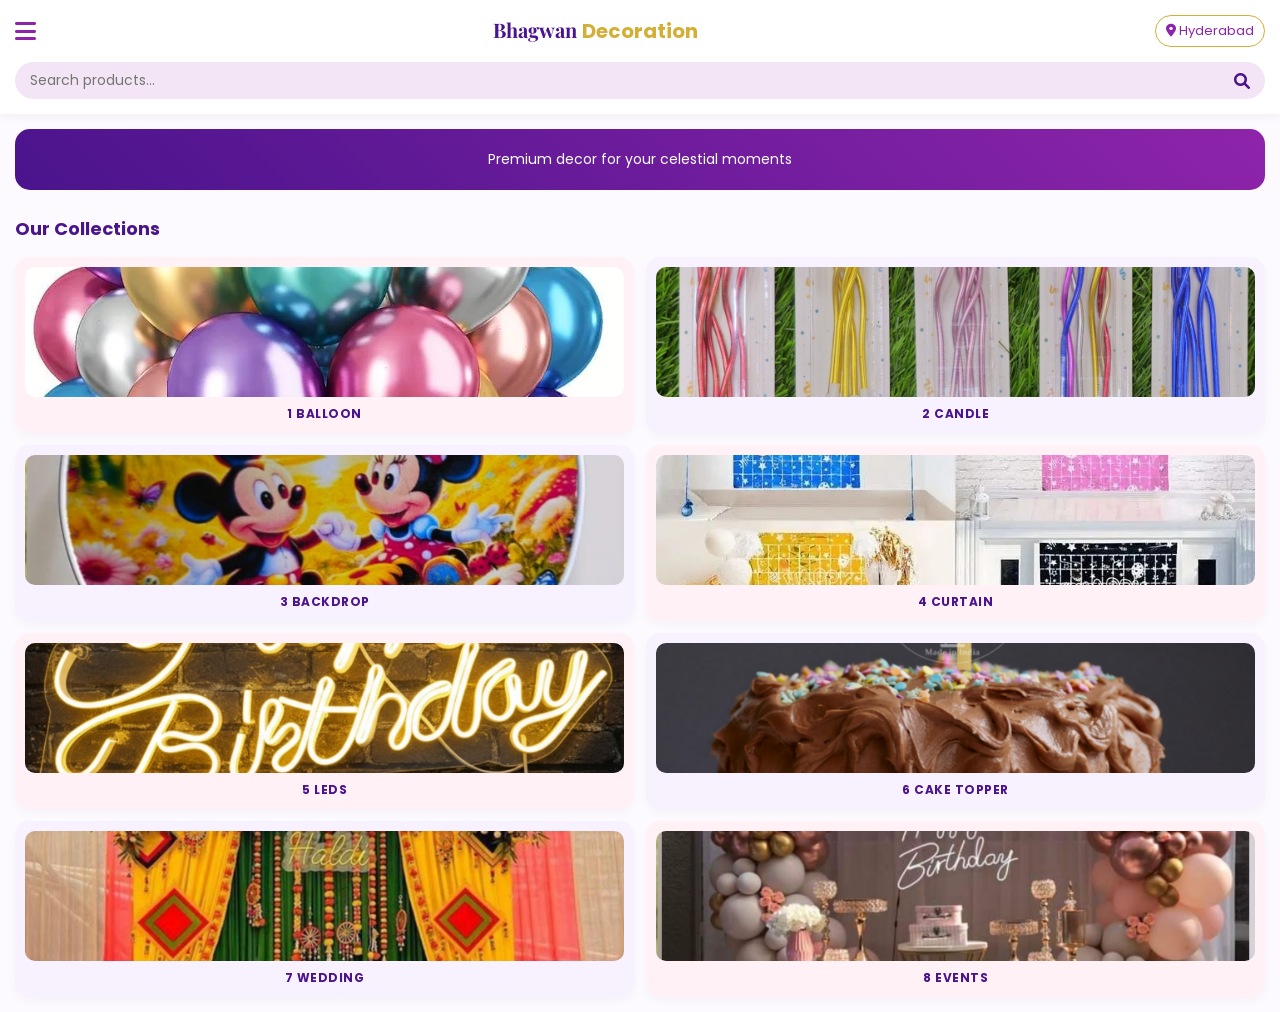
==== index.html @ 2a9974ad "Update index.html" ====
<!DOCTYPE html>
<html lang="en">
<head>
    <meta charset="UTF-8">
    <meta name="viewport" content="width=device-width, initial-scale=1.0">
    <title>Bhagwan Decoration | Home</title>
    <link href="https://fonts.googleapis.com/css2?family=Playfair+Display:wght@700&family=Poppins:wght@300;400;600&display=swap" rel="stylesheet">
    <link rel="stylesheet" href="https://cdnjs.cloudflare.com/ajax/libs/font-awesome/6.0.0/css/all.min.css">
    <link rel="stylesheet" href="style.css">
</head>
<body>

    <header>
        <div class="top-bar">
            <i class="fas fa-bars menu-icon" onclick="openNav()"></i>
            <div class="logo"><span class="brand">Bhagwan <span class="gold-text">Decoration</span></span></div>
            <a href="https://maps.google.com" target="_blank" style="text-decoration: none;">
                <div class="location-box"><i class="fas fa-map-marker-alt"></i> Hyderabad</div>
            </a>
        </div>
        <div class="search-box">
            <input type="text" placeholder="Search products...">
            <i class="fas fa-search"></i>
        </div>
    </header>

    <div id="mySidebar" class="sidebar">
        <div class="sidebar-header">
            <span class="brand" style="color: #4a148c;">Menu</span>
            <i class="fas fa-times menu-icon" onclick="closeNav()"></i>
        </div>
        <div class="sidebar-links">
            <a href="index.html"><i class="fas fa-home"></i> HOME</a>
            <a href="hanging.html"><i class="fas fa-certificate"></i> Hanging</a>
            <a href="flag.html"><i class="fas fa-flag"></i> FLAG</a>
            <a href="rangoli.html"><i class="fas fa-palette"></i> RANGOLI</a>
            <a href="toran.html"><i class="fas fa-archway"></i> TORAN</a>
            <a href="mala.html"><i class="fas fa-spa"></i> MALA</a>
            <hr class="gold-line">
            <div class="contact-section">
                <h5 class="contact-title">CONTACT US</h5>
                <a href="tel:+917893256225" class="contact-item"><i class="fas fa-phone-alt"></i> +91 7893256225</a>
                <a href="https://instagram.com/bd_hyderabad" class="contact-item"><i class="fab fa-instagram"></i> bd_hyderabad</a>
            </div>
        </div>
    </div>
    <div id="overlay" class="overlay" onclick="closeNav()"></div>

    <main>
        <div class="promo-banner"><p>Premium decor for your celestial moments</p></div>
        <h2 class="section-title">Our Collections</h2>
        
        <section class="card-grid">
            <a href="balloon.html" class="card-link">
                <div class="card pink-bg"><img src="images/1.jpg" class="grid-img"><h4>1 BALLOON</h4></div>
            </a>

            <a href="candle.html" class="card-link">
                <div class="card purple-bg"><img src="images/2.jpg" class="grid-img"><h4>2 CANDLE</h4></div>
            </a>

            <a href="backdrop.html" class="card-link">
                <div class="card purple-bg"><img src="images/3.jpg" class="grid-img"><h4>3 BACKDROP</h4></div>
            </a>

            <a href="curtain.html" class="card-link">
                <div class="card pink-bg"><img src="images/4.jpg" class="grid-img"><h4>4 CURTAIN</h4></div>
            </a>

            <a href="leds.html" class="card-link">
                <div class="card pink-bg"><img src="images/5.jpg" class="grid-img"><h4>5 LEDs</h4></div>
            </a>

            <a href="caketopper.html" class="card-link">
                <div class="card purple-bg"><img src="images/6.jpg" class="grid-img"><h4>6 CAKE TOPPER</h4></div>
            </a>

            <a href="wedding.html" class="card-link">
                <div class="card purple-bg"><img src="images/7.jpg" class="grid-img"><h4>7 WEDDING</h4></div>
            </a>

            <a href="events.html" class="card-link">
                <div class="card pink-bg"><img src="images/8.jpg" class="grid-img"><h4>8 EVENTS</h4></div>
            </a>
        </section>
    </main>

    <script src="script.js"></script>
</body>
</html>
---- style.css ----
/* General Settings */
* { margin: 0; padding: 0; box-sizing: border-box; font-family: 'Poppins', sans-serif; }
body { background-color: #fcfaff; color: #4a148c; overflow-x: hidden; }

/* Header & Search */
header { background: white; padding: 15px; position: sticky; top: 0; z-index: 100; box-shadow: 0 2px 10px rgba(0,0,0,0.05); }
.top-bar { display: flex; justify-content: space-between; align-items: center; margin-bottom: 15px; }
.brand { font-family: 'Playfair Display', serif; font-size: 20px; font-weight: 700; color: #4a148c; }
.gold-text { color: #d4af37; }
.menu-icon, .back-btn { font-size: 24px; color: #8e24aa; cursor: pointer; text-decoration: none; }
.location-box { font-size: 13px; color: #8e24aa; border: 1px solid #d4af37; padding: 5px 10px; border-radius: 20px; }
.search-box { background: #f3e5f5; border-radius: 25px; padding: 8px 15px; display: flex; align-items: center; }
.search-box input { border: none; background: transparent; outline: none; width: 100%; font-size: 14px; }

/* Sidebar Fixed Scroll */
.sidebar { height: 100%; width: 0; position: fixed; z-index: 1000; top: 0; left: 0; background: white; overflow-x: hidden; overflow-y: auto; transition: 0.4s; box-shadow: 5px 0 15px rgba(0,0,0,0.1); }
.sidebar-header { background: #f8bbd0; padding: 25px 20px; display: flex; justify-content: space-between; align-items: center; }
.sidebar-links a { padding: 16px 25px; display: flex; align-items: center; text-decoration: none; color: #4a148c; font-size: 14px; font-weight: 600; border-bottom: 1px solid #fce4ec; }
.sidebar-links a i { margin-right: 15px; width: 20px; color: #8e24aa; }
.overlay { display: none; position: fixed; width: 100%; height: 100%; background: rgba(0,0,0,0.4); z-index: 999; top:0; left:0; }

/* Grid & Cards */
.card-link { text-decoration: none; color: inherit; display: block; }
.card-grid { display: grid; grid-template-columns: 1fr 1fr; gap: 12px; padding: 15px; }
.card { position: relative; overflow: hidden; background: white; padding: 10px; border-radius: 15px; text-align: center; box-shadow: 0 4px 10px rgba(0,0,0,0.03); }
.grid-img { width: 100%; height: 130px; object-fit: cover; border-radius: 10px; display: block; }
.pink-bg { background-color: #fff1f5; }
.purple-bg { background-color: #f8f1ff; }
h4 { font-size: 12px; margin-top: 8px; text-transform: uppercase; letter-spacing: 0.5px; }
.section-title { padding: 10px 15px 0; font-size: 18px; }
.promo-banner { background: linear-gradient(45deg, #4a148c, #8e24aa); color: white; margin: 15px; padding: 20px; border-radius: 15px; text-align: center; font-size: 14px; }

/* Ripple Effect */
.ripple { position: absolute; background: rgba(142, 36, 170, 0.3); border-radius: 50%; transform: scale(0); animation: ripple-animation 0.6s linear; pointer-events: none; }
@keyframes ripple-animation { to { transform: scale(4); opacity: 0; } }

/* Full Screen Modal */
.modal { display: none; position: fixed; z-index: 2000; left: 0; top: 0; width: 100%; height: 100%; background: rgba(0,0,0,0.9); align-items: center; justify-content: center; }
.modal-content { max-width: 90%; max-height: 80%; border-radius: 10px; animation: zoom 0.3s; }
@keyframes zoom { from {transform:scale(0.5)} to {transform:scale(1)} }
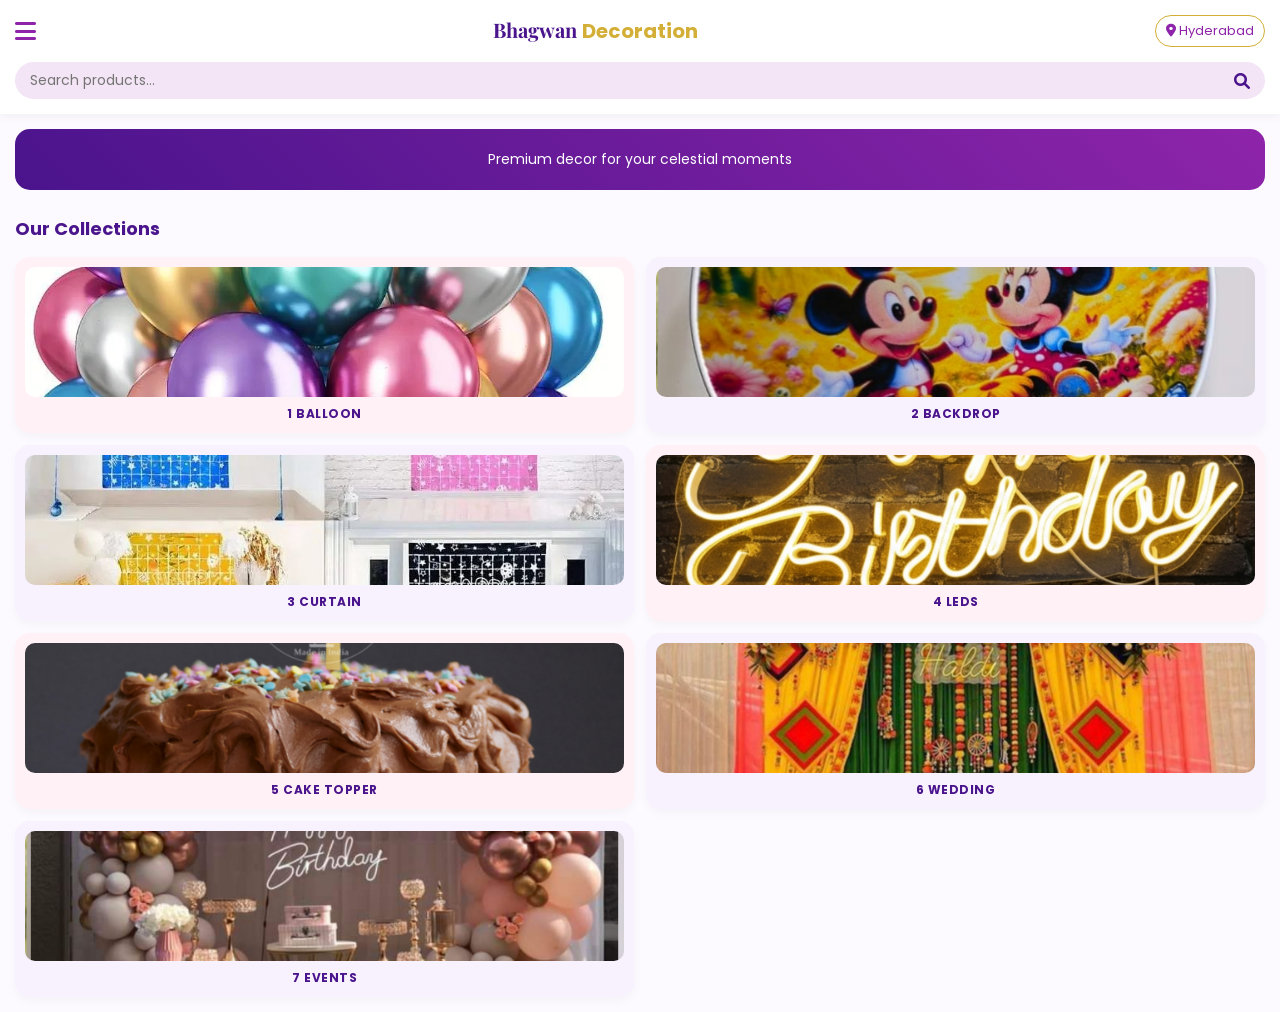
==== commit 9b067fbb: "Update index.html" ====
--- a/index.html
+++ b/index.html
@@ -55,32 +55,28 @@
                 <div class="card pink-bg"><img src="images/1.jpg" class="grid-img"><h4>1 BALLOON</h4></div>
             </a>
 
-            <a href="candle.html" class="card-link">
-                <div class="card purple-bg"><img src="images/2.jpg" class="grid-img"><h4>2 CANDLE</h4></div>
-            </a>
-
             <a href="backdrop.html" class="card-link">
-                <div class="card purple-bg"><img src="images/3.jpg" class="grid-img"><h4>3 BACKDROP</h4></div>
+                <div class="card purple-bg"><img src="images/3.jpg" class="grid-img"><h4>2 BACKDROP</h4></div>
             </a>
 
             <a href="curtain.html" class="card-link">
-                <div class="card pink-bg"><img src="images/4.jpg" class="grid-img"><h4>4 CURTAIN</h4></div>
+                <div class="card purple-bg"><img src="images/4.jpg" class="grid-img"><h4>3 CURTAIN</h4></div>
             </a>
 
             <a href="leds.html" class="card-link">
-                <div class="card pink-bg"><img src="images/5.jpg" class="grid-img"><h4>5 LEDs</h4></div>
+                <div class="card pink-bg"><img src="images/5.jpg" class="grid-img"><h4>4 LEDs</h4></div>
             </a>
 
             <a href="caketopper.html" class="card-link">
-                <div class="card purple-bg"><img src="images/6.jpg" class="grid-img"><h4>6 CAKE TOPPER</h4></div>
+                <div class="card pink-bg"><img src="images/6.jpg" class="grid-img"><h4>5 CAKE TOPPER</h4></div>
             </a>
 
             <a href="wedding.html" class="card-link">
-                <div class="card purple-bg"><img src="images/7.jpg" class="grid-img"><h4>7 WEDDING</h4></div>
+                <div class="card purple-bg"><img src="images/7.jpg" class="grid-img"><h4>6 WEDDING</h4></div>
             </a>
 
             <a href="events.html" class="card-link">
-                <div class="card pink-bg"><img src="images/8.jpg" class="grid-img"><h4>8 EVENTS</h4></div>
+                <div class="card purple-bg"><img src="images/8.jpg" class="grid-img"><h4>7 EVENTS</h4></div>
             </a>
         </section>
     </main>
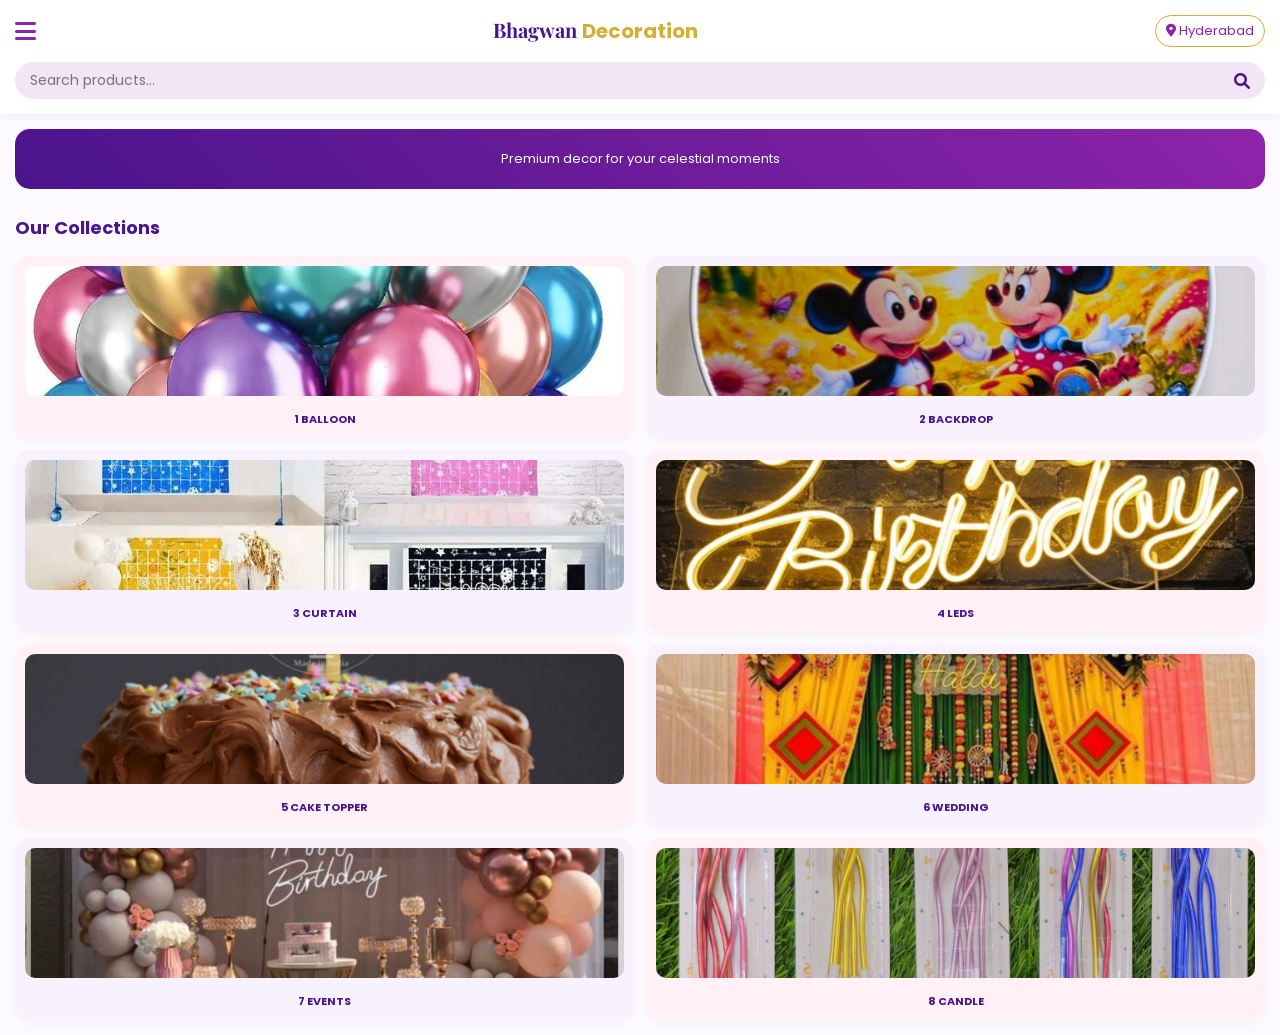
==== commit e6fb3421: "Update index.html" ====
--- a/index.html
+++ b/index.html
@@ -49,35 +49,15 @@
     <main>
         <div class="promo-banner"><p>Premium decor for your celestial moments</p></div>
         <h2 class="section-title">Our Collections</h2>
-        
         <section class="card-grid">
-            <a href="balloon.html" class="card-link">
-                <div class="card pink-bg"><img src="images/1.jpg" class="grid-img"><h4>1 BALLOON</h4></div>
-            </a>
-
-            <a href="backdrop.html" class="card-link">
-                <div class="card purple-bg"><img src="images/3.jpg" class="grid-img"><h4>2 BACKDROP</h4></div>
-            </a>
-
-            <a href="curtain.html" class="card-link">
-                <div class="card purple-bg"><img src="images/4.jpg" class="grid-img"><h4>3 CURTAIN</h4></div>
-            </a>
-
-            <a href="leds.html" class="card-link">
-                <div class="card pink-bg"><img src="images/5.jpg" class="grid-img"><h4>4 LEDs</h4></div>
-            </a>
-
-            <a href="caketopper.html" class="card-link">
-                <div class="card pink-bg"><img src="images/6.jpg" class="grid-img"><h4>5 CAKE TOPPER</h4></div>
-            </a>
-
-            <a href="wedding.html" class="card-link">
-                <div class="card purple-bg"><img src="images/7.jpg" class="grid-img"><h4>6 WEDDING</h4></div>
-            </a>
-
-            <a href="events.html" class="card-link">
-                <div class="card purple-bg"><img src="images/8.jpg" class="grid-img"><h4>7 EVENTS</h4></div>
-            </a>
+            <a href="balloon.html" class="card-link"><div class="card pink-bg"><img src="images/1.jpg" class="grid-img"><h4>1 BALLOON</h4></div></a>
+            <a href="backdrop.html" class="card-link"><div class="card purple-bg"><img src="images/3.jpg" class="grid-img"><h4>2 BACKDROP</h4></div></a>
+            <a href="curtain.html" class="card-link"><div class="card purple-bg"><img src="images/4.jpg" class="grid-img"><h4>3 CURTAIN</h4></div></a>
+            <a href="leds.html" class="card-link"><div class="card pink-bg"><img src="images/5.jpg" class="grid-img"><h4>4 LEDs</h4></div></a>
+            <a href="caketopper.html" class="card-link"><div class="card pink-bg"><img src="images/6.jpg" class="grid-img"><h4>5 CAKE TOPPER</h4></div></a>
+            <a href="wedding.html" class="card-link"><div class="card purple-bg"><img src="images/7.jpg" class="grid-img"><h4>6 WEDDING</h4></div></a>
+            <a href="events.html" class="card-link"><div class="card purple-bg"><img src="images/8.jpg" class="grid-img"><h4>7 EVENTS</h4></div></a>
+            <a href="candle.html" class="card-link"><div class="card pink-bg"><img src="images/2.jpg" class="grid-img"><h4>8 CANDLE</h4></div></a>
         </section>
     </main>
 
--- a/style.css
+++ b/style.css
@@ -1,8 +1,6 @@
-/* General Settings */
 * { margin: 0; padding: 0; box-sizing: border-box; font-family: 'Poppins', sans-serif; }
 body { background-color: #fcfaff; color: #4a148c; overflow-x: hidden; }
 
-/* Header & Search */
 header { background: white; padding: 15px; position: sticky; top: 0; z-index: 100; box-shadow: 0 2px 10px rgba(0,0,0,0.05); }
 .top-bar { display: flex; justify-content: space-between; align-items: center; margin-bottom: 15px; }
 .brand { font-family: 'Playfair Display', serif; font-size: 20px; font-weight: 700; color: #4a148c; }
@@ -12,29 +10,26 @@
 .search-box { background: #f3e5f5; border-radius: 25px; padding: 8px 15px; display: flex; align-items: center; }
 .search-box input { border: none; background: transparent; outline: none; width: 100%; font-size: 14px; }
 
-/* Sidebar Fixed Scroll */
+/* Sidebar */
 .sidebar { height: 100%; width: 0; position: fixed; z-index: 1000; top: 0; left: 0; background: white; overflow-x: hidden; overflow-y: auto; transition: 0.4s; box-shadow: 5px 0 15px rgba(0,0,0,0.1); }
 .sidebar-header { background: #f8bbd0; padding: 25px 20px; display: flex; justify-content: space-between; align-items: center; }
 .sidebar-links a { padding: 16px 25px; display: flex; align-items: center; text-decoration: none; color: #4a148c; font-size: 14px; font-weight: 600; border-bottom: 1px solid #fce4ec; }
 .sidebar-links a i { margin-right: 15px; width: 20px; color: #8e24aa; }
 .overlay { display: none; position: fixed; width: 100%; height: 100%; background: rgba(0,0,0,0.4); z-index: 999; top:0; left:0; }
 
-/* Grid & Cards */
+/* Grid */
 .card-link { text-decoration: none; color: inherit; display: block; }
 .card-grid { display: grid; grid-template-columns: 1fr 1fr; gap: 12px; padding: 15px; }
 .card { position: relative; overflow: hidden; background: white; padding: 10px; border-radius: 15px; text-align: center; box-shadow: 0 4px 10px rgba(0,0,0,0.03); }
-.grid-img { width: 100%; height: 130px; object-fit: cover; border-radius: 10px; display: block; }
+.grid-img { width: 100%; height: 130px; object-fit: cover; border-radius: 10px; }
 .pink-bg { background-color: #fff1f5; }
 .purple-bg { background-color: #f8f1ff; }
-h4 { font-size: 12px; margin-top: 8px; text-transform: uppercase; letter-spacing: 0.5px; }
+h4 { font-size: 11px; margin-top: 8px; text-transform: uppercase; }
 .section-title { padding: 10px 15px 0; font-size: 18px; }
-.promo-banner { background: linear-gradient(45deg, #4a148c, #8e24aa); color: white; margin: 15px; padding: 20px; border-radius: 15px; text-align: center; font-size: 14px; }
+.promo-banner { background: linear-gradient(45deg, #4a148c, #8e24aa); color: white; margin: 15px; padding: 20px; border-radius: 15px; text-align: center; font-size: 13px; }
 
-/* Ripple Effect */
-.ripple { position: absolute; background: rgba(142, 36, 170, 0.3); border-radius: 50%; transform: scale(0); animation: ripple-animation 0.6s linear; pointer-events: none; }
+/* Ripple & Modal */
+.ripple { position: absolute; background: rgba(142, 36, 170, 0.2); border-radius: 50%; transform: scale(0); animation: ripple-animation 0.5s linear; pointer-events: none; }
 @keyframes ripple-animation { to { transform: scale(4); opacity: 0; } }
-
-/* Full Screen Modal */
 .modal { display: none; position: fixed; z-index: 2000; left: 0; top: 0; width: 100%; height: 100%; background: rgba(0,0,0,0.9); align-items: center; justify-content: center; }
-.modal-content { max-width: 90%; max-height: 80%; border-radius: 10px; animation: zoom 0.3s; }
-@keyframes zoom { from {transform:scale(0.5)} to {transform:scale(1)} }
+.modal-content { max-width: 90%; max-height: 80%; border-radius: 10px; }
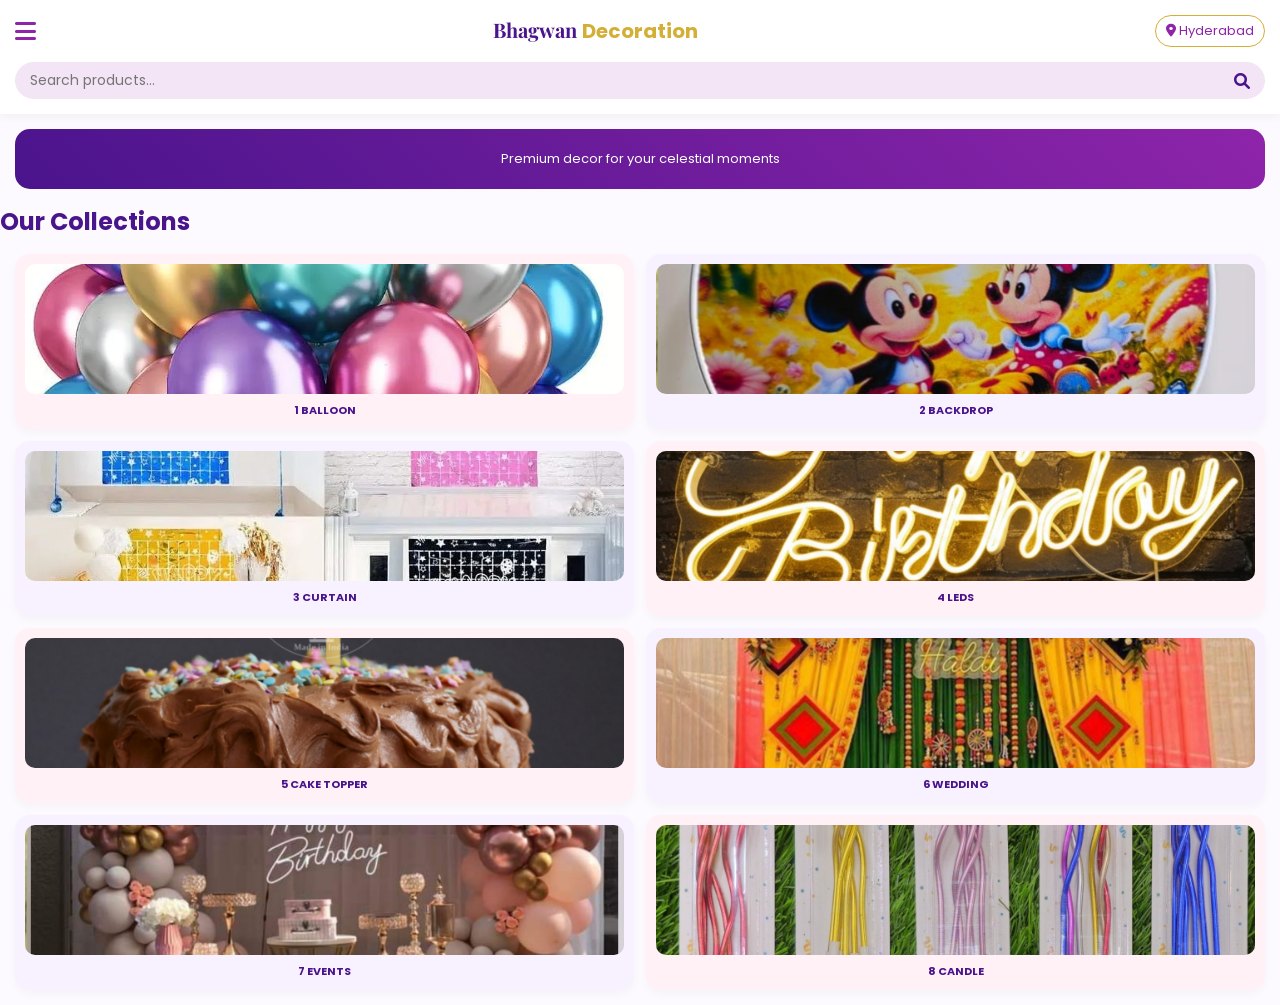
==== commit 3147fedb: "Update index.html" ====
--- a/index.html
+++ b/index.html
@@ -39,8 +39,12 @@
             <hr class="gold-line">
             <div class="contact-section">
                 <h5 class="contact-title">CONTACT US</h5>
-                <a href="tel:+917893256225" class="contact-item"><i class="fas fa-phone-alt"></i> +91 7893256225</a>
-                <a href="https://instagram.com/bd_hyderabad" class="contact-item"><i class="fab fa-instagram"></i> bd_hyderabad</a>
+                <a href="https://wa.me/917893256225?text=Hello!%20I%20want%20to%20inquire%20about%20decoration%20services." class="contact-item">
+                    <i class="fab fa-whatsapp" style="color: #25D366;"></i> +91 7893256225
+                </a>
+                <a href="https://instagram.com/bd_hyderabad" class="contact-item">
+                    <i class="fab fa-instagram"></i> bd_hyderabad
+                </a>
             </div>
         </div>
     </div>
--- a/style.css
+++ b/style.css
@@ -17,19 +17,19 @@
 .sidebar-links a i { margin-right: 15px; width: 20px; color: #8e24aa; }
 .overlay { display: none; position: fixed; width: 100%; height: 100%; background: rgba(0,0,0,0.4); z-index: 999; top:0; left:0; }
 
-/* Grid */
+/* Grid & Cards */
 .card-link { text-decoration: none; color: inherit; display: block; }
 .card-grid { display: grid; grid-template-columns: 1fr 1fr; gap: 12px; padding: 15px; }
 .card { position: relative; overflow: hidden; background: white; padding: 10px; border-radius: 15px; text-align: center; box-shadow: 0 4px 10px rgba(0,0,0,0.03); }
-.grid-img { width: 100%; height: 130px; object-fit: cover; border-radius: 10px; }
+.grid-img { width: 100%; height: 130px; object-fit: cover; border-radius: 10px; display: block; }
 .pink-bg { background-color: #fff1f5; }
 .purple-bg { background-color: #f8f1ff; }
 h4 { font-size: 11px; margin-top: 8px; text-transform: uppercase; }
-.section-title { padding: 10px 15px 0; font-size: 18px; }
 .promo-banner { background: linear-gradient(45deg, #4a148c, #8e24aa); color: white; margin: 15px; padding: 20px; border-radius: 15px; text-align: center; font-size: 13px; }
 
 /* Ripple & Modal */
 .ripple { position: absolute; background: rgba(142, 36, 170, 0.2); border-radius: 50%; transform: scale(0); animation: ripple-animation 0.5s linear; pointer-events: none; }
 @keyframes ripple-animation { to { transform: scale(4); opacity: 0; } }
 .modal { display: none; position: fixed; z-index: 2000; left: 0; top: 0; width: 100%; height: 100%; background: rgba(0,0,0,0.9); align-items: center; justify-content: center; }
-.modal-content { max-width: 90%; max-height: 80%; border-radius: 10px; }
+.modal-content { max-width: 90%; max-height: 80%; border-radius: 10px; animation: zoom 0.3s; }
+@keyframes zoom { from {transform:scale(0.5)} to {transform:scale(1)} }
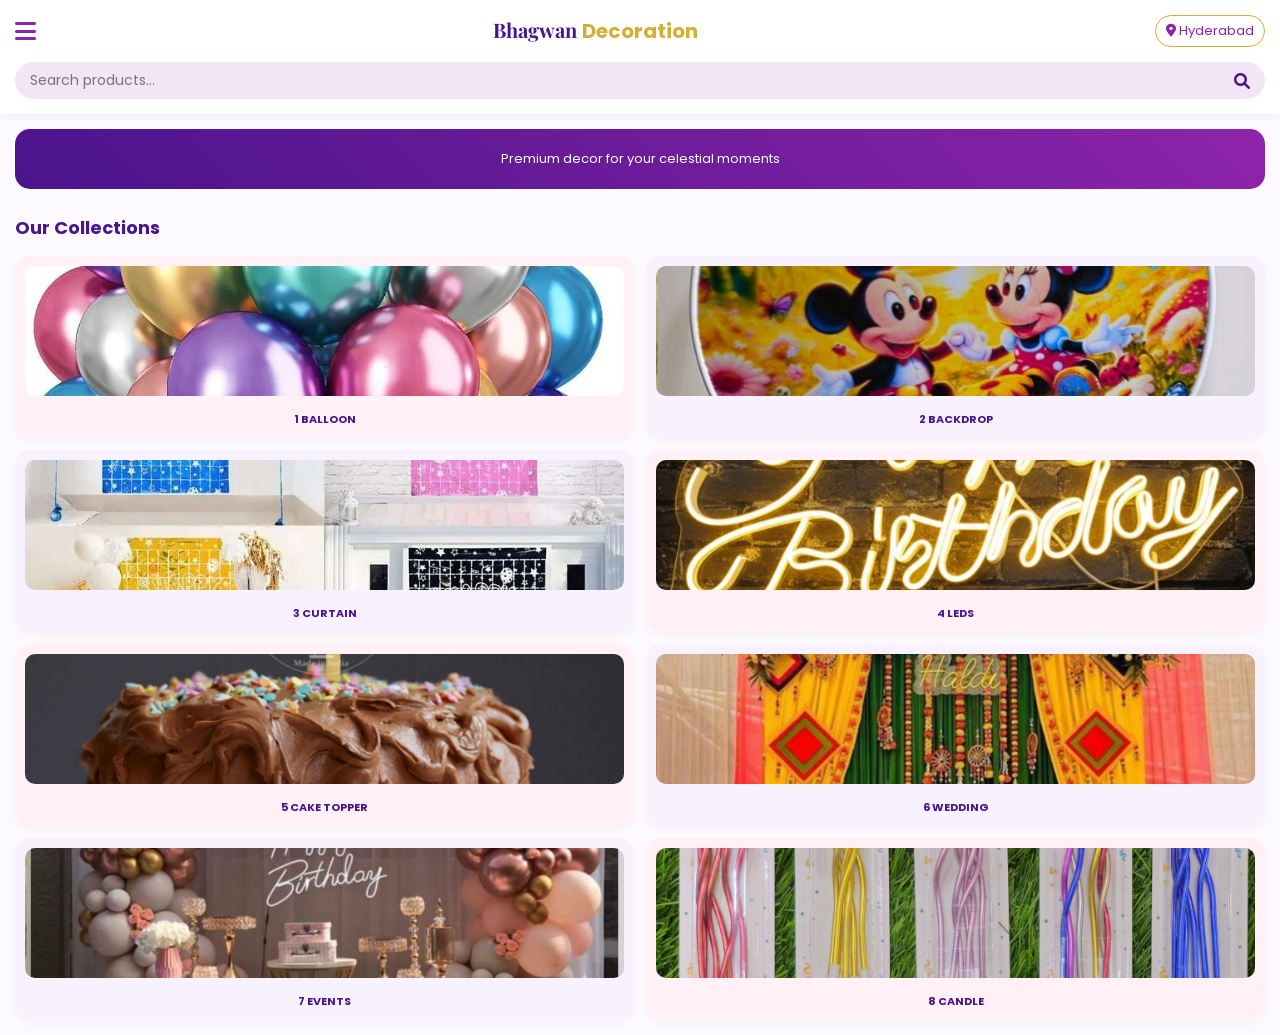
==== commit e5680f3c: "Update index.html" ====
--- a/index.html
+++ b/index.html
@@ -13,8 +13,10 @@
     <header>
         <div class="top-bar">
             <i class="fas fa-bars menu-icon" onclick="openNav()"></i>
-            <div class="logo"><span class="brand">Bhagwan <span class="gold-text">Decoration</span></span></div>
-            <a href="https://maps.google.com" target="_blank" style="text-decoration: none;">
+            <div class="logo">
+                <span class="brand">Bhagwan <span class="gold-text">Decoration</span></span>
+            </div>
+            <a href="https://www.google.com/maps?q=Hyderabad" target="_blank" style="text-decoration: none;">
                 <div class="location-box"><i class="fas fa-map-marker-alt"></i> Hyderabad</div>
             </a>
         </div>
@@ -42,7 +44,7 @@
                 <a href="https://wa.me/917893256225?text=Hello!%20I%20want%20to%20inquire%20about%20decoration%20services." class="contact-item">
                     <i class="fab fa-whatsapp" style="color: #25D366;"></i> +91 7893256225
                 </a>
-                <a href="https://instagram.com/bd_hyderabad" class="contact-item">
+                <a href="https://instagram.com/bd_hyderabad" target="_blank" class="contact-item">
                     <i class="fab fa-instagram"></i> bd_hyderabad
                 </a>
             </div>
@@ -51,20 +53,48 @@
     <div id="overlay" class="overlay" onclick="closeNav()"></div>
 
     <main>
-        <div class="promo-banner"><p>Premium decor for your celestial moments</p></div>
+        <div class="promo-banner">
+            <p>Premium decor for your celestial moments</p>
+        </div>
+
         <h2 class="section-title">Our Collections</h2>
+        
         <section class="card-grid">
-            <a href="balloon.html" class="card-link"><div class="card pink-bg"><img src="images/1.jpg" class="grid-img"><h4>1 BALLOON</h4></div></a>
-            <a href="backdrop.html" class="card-link"><div class="card purple-bg"><img src="images/3.jpg" class="grid-img"><h4>2 BACKDROP</h4></div></a>
-            <a href="curtain.html" class="card-link"><div class="card purple-bg"><img src="images/4.jpg" class="grid-img"><h4>3 CURTAIN</h4></div></a>
-            <a href="leds.html" class="card-link"><div class="card pink-bg"><img src="images/5.jpg" class="grid-img"><h4>4 LEDs</h4></div></a>
-            <a href="caketopper.html" class="card-link"><div class="card pink-bg"><img src="images/6.jpg" class="grid-img"><h4>5 CAKE TOPPER</h4></div></a>
-            <a href="wedding.html" class="card-link"><div class="card purple-bg"><img src="images/7.jpg" class="grid-img"><h4>6 WEDDING</h4></div></a>
-            <a href="events.html" class="card-link"><div class="card purple-bg"><img src="images/8.jpg" class="grid-img"><h4>7 EVENTS</h4></div></a>
-            <a href="candle.html" class="card-link"><div class="card pink-bg"><img src="images/2.jpg" class="grid-img"><h4>8 CANDLE</h4></div></a>
+            <a href="balloon.html" class="card-link">
+                <div class="card pink-bg"><img src="images/1.jpg" class="grid-img"><h4>1 BALLOON</h4></div>
+            </a>
+
+            <a href="backdrop.html" class="card-link">
+                <div class="card purple-bg"><img src="images/3.jpg" class="grid-img"><h4>2 BACKDROP</h4></div>
+            </a>
+
+            <a href="curtain.html" class="card-link">
+                <div class="card purple-bg"><img src="images/4.jpg" class="grid-img"><h4>3 CURTAIN</h4></div>
+            </a>
+
+            <a href="leds.html" class="card-link">
+                <div class="card pink-bg"><img src="images/5.jpg" class="grid-img"><h4>4 LEDs</h4></div>
+            </a>
+
+            <a href="caketopper.html" class="card-link">
+                <div class="card pink-bg"><img src="images/6.jpg" class="grid-img"><h4>5 CAKE TOPPER</h4></div>
+            </a>
+
+            <a href="wedding.html" class="card-link">
+                <div class="card purple-bg"><img src="images/7.jpg" class="grid-img"><h4>6 WEDDING</h4></div>
+            </a>
+
+            <a href="events.html" class="card-link">
+                <div class="card purple-bg"><img src="images/8.jpg" class="grid-img"><h4>7 EVENTS</h4></div>
+            </a>
+
+            <a href="candle.html" class="card-link">
+                <div class="card pink-bg"><img src="images/2.jpg" class="grid-img"><h4>8 CANDLE</h4></div>
+            </a>
         </section>
     </main>
 
     <script src="script.js"></script>
+
 </body>
 </html>
--- a/style.css
+++ b/style.css
@@ -15,21 +15,25 @@
 .sidebar-header { background: #f8bbd0; padding: 25px 20px; display: flex; justify-content: space-between; align-items: center; }
 .sidebar-links a { padding: 16px 25px; display: flex; align-items: center; text-decoration: none; color: #4a148c; font-size: 14px; font-weight: 600; border-bottom: 1px solid #fce4ec; }
 .sidebar-links a i { margin-right: 15px; width: 20px; color: #8e24aa; }
+.gold-line { border: 0.5px solid #d4af37; margin: 10px 25px; opacity: 0.3; }
+.contact-section { padding: 20px 25px; }
+.contact-title { font-size: 12px; color: #d4af37; margin-bottom: 10px; letter-spacing: 1px; }
+.contact-item { display: block; text-decoration: none; color: #4a148c; font-size: 14px; margin-bottom: 12px; font-weight: 500; }
 .overlay { display: none; position: fixed; width: 100%; height: 100%; background: rgba(0,0,0,0.4); z-index: 999; top:0; left:0; }
 
-/* Grid & Cards */
+/* Grid */
 .card-link { text-decoration: none; color: inherit; display: block; }
 .card-grid { display: grid; grid-template-columns: 1fr 1fr; gap: 12px; padding: 15px; }
 .card { position: relative; overflow: hidden; background: white; padding: 10px; border-radius: 15px; text-align: center; box-shadow: 0 4px 10px rgba(0,0,0,0.03); }
-.grid-img { width: 100%; height: 130px; object-fit: cover; border-radius: 10px; display: block; }
+.grid-img { width: 100%; height: 130px; object-fit: cover; border-radius: 10px; }
 .pink-bg { background-color: #fff1f5; }
 .purple-bg { background-color: #f8f1ff; }
 h4 { font-size: 11px; margin-top: 8px; text-transform: uppercase; }
+.section-title { padding: 10px 15px 0; font-size: 18px; }
 .promo-banner { background: linear-gradient(45deg, #4a148c, #8e24aa); color: white; margin: 15px; padding: 20px; border-radius: 15px; text-align: center; font-size: 13px; }
 
 /* Ripple & Modal */
 .ripple { position: absolute; background: rgba(142, 36, 170, 0.2); border-radius: 50%; transform: scale(0); animation: ripple-animation 0.5s linear; pointer-events: none; }
 @keyframes ripple-animation { to { transform: scale(4); opacity: 0; } }
 .modal { display: none; position: fixed; z-index: 2000; left: 0; top: 0; width: 100%; height: 100%; background: rgba(0,0,0,0.9); align-items: center; justify-content: center; }
-.modal-content { max-width: 90%; max-height: 80%; border-radius: 10px; animation: zoom 0.3s; }
-@keyframes zoom { from {transform:scale(0.5)} to {transform:scale(1)} }
+.modal-content { max-width: 90%; max-height: 80%; border-radius: 10px; }
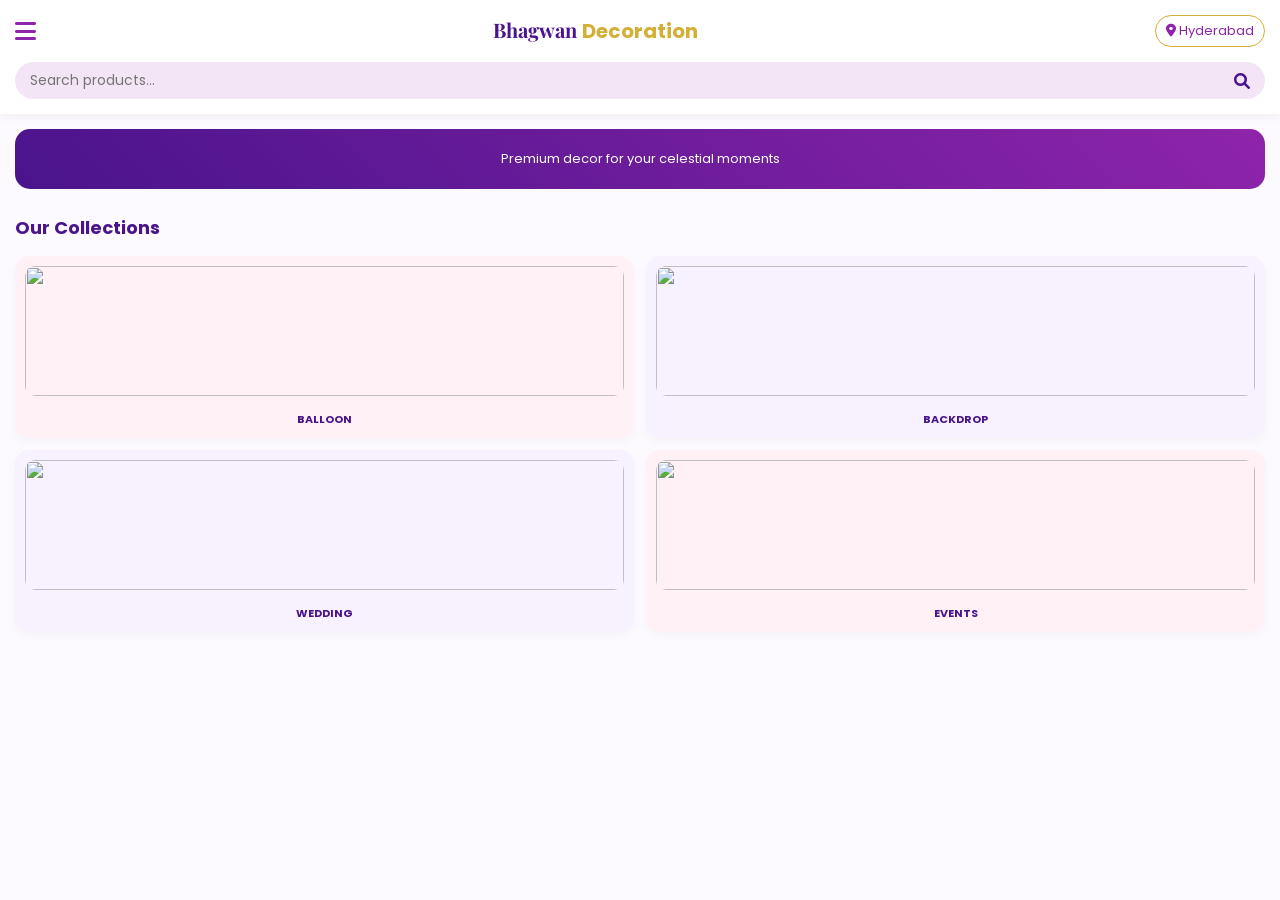
==== commit 95b7286d: "Update index.html" ====
--- a/index.html
+++ b/index.html
@@ -1,100 +1,89 @@
 <!DOCTYPE html>
 <html lang="en">
 <head>
-    <meta charset="UTF-8">
-    <meta name="viewport" content="width=device-width, initial-scale=1.0">
-    <title>Bhagwan Decoration | Home</title>
-    <link href="https://fonts.googleapis.com/css2?family=Playfair+Display:wght@700&family=Poppins:wght@300;400;600&display=swap" rel="stylesheet">
-    <link rel="stylesheet" href="https://cdnjs.cloudflare.com/ajax/libs/font-awesome/6.0.0/css/all.min.css">
-    <link rel="stylesheet" href="style.css">
+<meta charset="UTF-8">
+<meta name="viewport" content="width=device-width, initial-scale=1.0">
+<title>Bhagwan Decoration | Home</title>
+
+<link href="https://fonts.googleapis.com/css2?family=Playfair+Display:wght@700&family=Poppins:wght@300;400;600&display=swap" rel="stylesheet">
+<link rel="stylesheet" href="https://cdnjs.cloudflare.com/ajax/libs/font-awesome/6.0.0/css/all.min.css">
+<link rel="stylesheet" href="style.css">
+
 </head>
+
 <body>
 
-    <header>
-        <div class="top-bar">
-            <i class="fas fa-bars menu-icon" onclick="openNav()"></i>
-            <div class="logo">
-                <span class="brand">Bhagwan <span class="gold-text">Decoration</span></span>
-            </div>
-            <a href="https://www.google.com/maps?q=Hyderabad" target="_blank" style="text-decoration: none;">
-                <div class="location-box"><i class="fas fa-map-marker-alt"></i> Hyderabad</div>
-            </a>
-        </div>
-        <div class="search-box">
-            <input type="text" placeholder="Search products...">
-            <i class="fas fa-search"></i>
-        </div>
-    </header>
+<header>
+    <div class="top-bar">
+        <i class="fas fa-bars menu-icon" onclick="openNav()"></i>
 
-    <div id="mySidebar" class="sidebar">
-        <div class="sidebar-header">
-            <span class="brand" style="color: #4a148c;">Menu</span>
-            <i class="fas fa-times menu-icon" onclick="closeNav()"></i>
-        </div>
-        <div class="sidebar-links">
-            <a href="index.html"><i class="fas fa-home"></i> HOME</a>
-            <a href="hanging.html"><i class="fas fa-certificate"></i> Hanging</a>
-            <a href="flag.html"><i class="fas fa-flag"></i> FLAG</a>
-            <a href="rangoli.html"><i class="fas fa-palette"></i> RANGOLI</a>
-            <a href="toran.html"><i class="fas fa-archway"></i> TORAN</a>
-            <a href="mala.html"><i class="fas fa-spa"></i> MALA</a>
-            <hr class="gold-line">
-            <div class="contact-section">
-                <h5 class="contact-title">CONTACT US</h5>
-                <a href="https://wa.me/917893256225?text=Hello!%20I%20want%20to%20inquire%20about%20decoration%20services." class="contact-item">
-                    <i class="fab fa-whatsapp" style="color: #25D366;"></i> +91 7893256225
-                </a>
-                <a href="https://instagram.com/bd_hyderabad" target="_blank" class="contact-item">
-                    <i class="fab fa-instagram"></i> bd_hyderabad
-                </a>
-            </div>
-        </div>
-    </div>
-    <div id="overlay" class="overlay" onclick="closeNav()"></div>
-
-    <main>
-        <div class="promo-banner">
-            <p>Premium decor for your celestial moments</p>
+        <div class="logo">
+            <span class="brand">Bhagwan <span class="gold-text">Decoration</span></span>
         </div>
 
-        <h2 class="section-title">Our Collections</h2>
-        
-        <section class="card-grid">
-            <a href="balloon.html" class="card-link">
-                <div class="card pink-bg"><img src="images/1.jpg" class="grid-img"><h4>1 BALLOON</h4></div>
-            </a>
+        <a href="#" style="text-decoration: none;">
+            <div class="location-box"><i class="fas fa-map-marker-alt"></i> Hyderabad</div>
+        </a>
+    </div>
 
-            <a href="backdrop.html" class="card-link">
-                <div class="card purple-bg"><img src="images/3.jpg" class="grid-img"><h4>2 BACKDROP</h4></div>
-            </a>
+    <div class="search-box">
+        <input type="text" placeholder="Search products...">
+        <i class="fas fa-search"></i>
+    </div>
+</header>
 
-            <a href="curtain.html" class="card-link">
-                <div class="card purple-bg"><img src="images/4.jpg" class="grid-img"><h4>3 CURTAIN</h4></div>
-            </a>
+<div id="mySidebar" class="sidebar">
+    <div class="sidebar-header">
+        <span class="brand">Menu</span>
+        <i class="fas fa-times menu-icon" onclick="closeNav()"></i>
+    </div>
+</div>
 
-            <a href="leds.html" class="card-link">
-                <div class="card pink-bg"><img src="images/5.jpg" class="grid-img"><h4>4 LEDs</h4></div>
-            </a>
+<div id="overlay" class="overlay" onclick="closeNav()"></div>
 
-            <a href="caketopper.html" class="card-link">
-                <div class="card pink-bg"><img src="images/6.jpg" class="grid-img"><h4>5 CAKE TOPPER</h4></div>
-            </a>
+<main>
 
-            <a href="wedding.html" class="card-link">
-                <div class="card purple-bg"><img src="images/7.jpg" class="grid-img"><h4>6 WEDDING</h4></div>
-            </a>
+<div class="promo-banner reveal">
+    <p>Premium decor for your celestial moments</p>
+</div>
 
-            <a href="events.html" class="card-link">
-                <div class="card purple-bg"><img src="images/8.jpg" class="grid-img"><h4>7 EVENTS</h4></div>
-            </a>
+<h2 class="section-title reveal">Our Collections</h2>
 
-            <a href="candle.html" class="card-link">
-                <div class="card pink-bg"><img src="images/2.jpg" class="grid-img"><h4>8 CANDLE</h4></div>
-            </a>
-        </section>
-    </main>
+<section class="card-grid reveal">
 
-    <script src="script.js"></script>
+<a href="#" class="card-link">
+<div class="card pink-bg">
+<img src="https://picsum.photos/300/200?1" class="grid-img">
+<h4>Balloon</h4>
+</div>
+</a>
+
+<a href="#" class="card-link">
+<div class="card purple-bg">
+<img src="https://picsum.photos/300/200?2" class="grid-img">
+<h4>Backdrop</h4>
+</div>
+</a>
+
+<a href="#" class="card-link">
+<div class="card purple-bg">
+<img src="https://picsum.photos/300/200?3" class="grid-img">
+<h4>Wedding</h4>
+</div>
+</a>
+
+<a href="#" class="card-link">
+<div class="card pink-bg">
+<img src="https://picsum.photos/300/200?4" class="grid-img">
+<h4>Events</h4>
+</div>
+</a>
+
+</section>
+
+</main>
+
+<script src="script.js"></script>
 
 </body>
 </html>
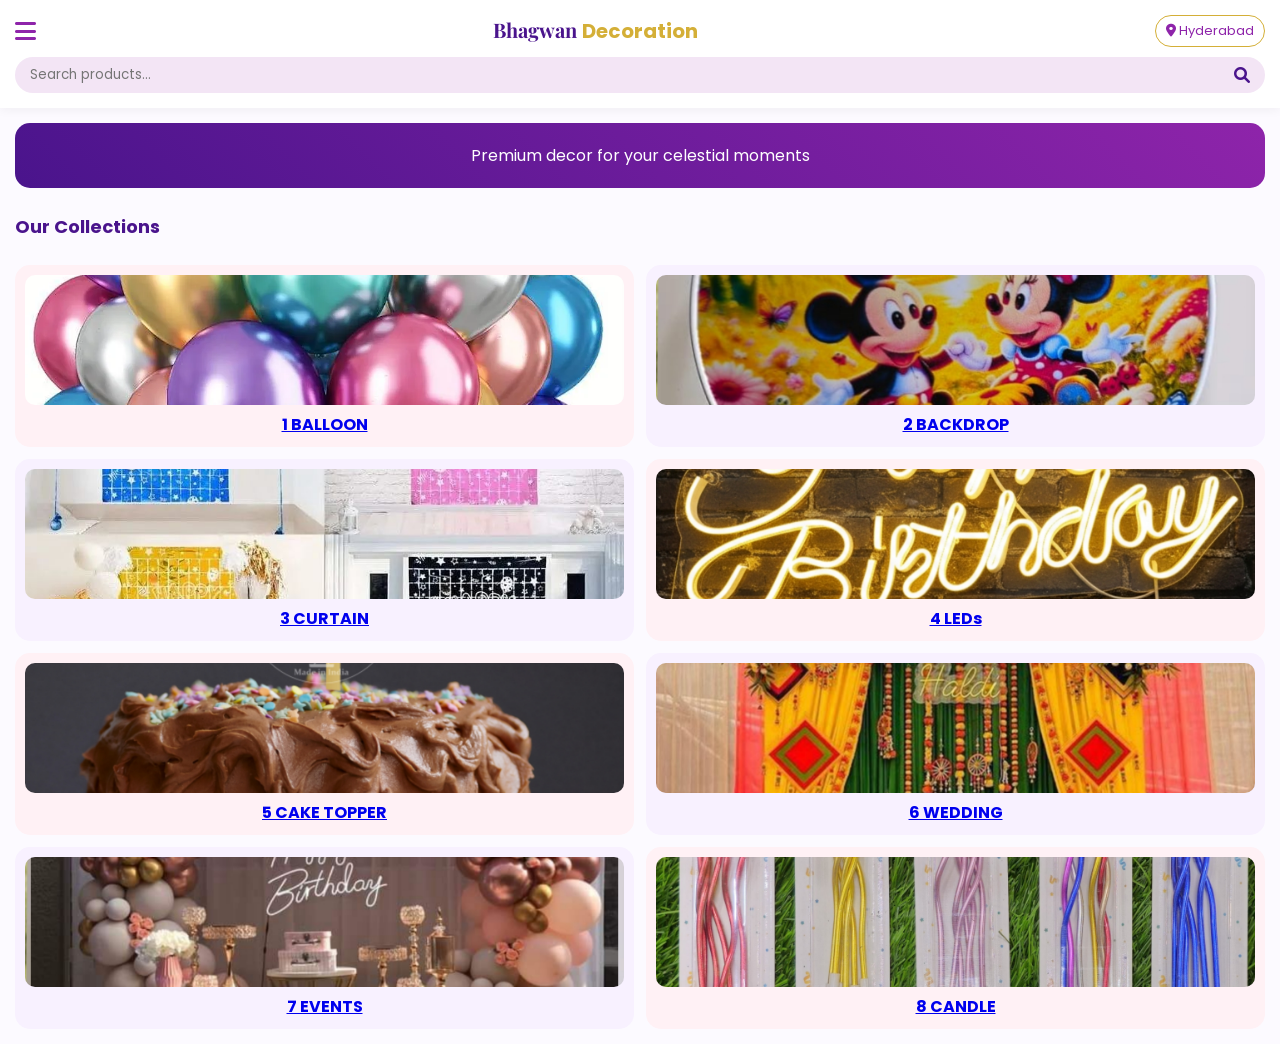
==== commit c0bdfe3b: "Update index.html" ====
--- a/index.html
+++ b/index.html
@@ -1,89 +1,100 @@
 <!DOCTYPE html>
 <html lang="en">
 <head>
-<meta charset="UTF-8">
-<meta name="viewport" content="width=device-width, initial-scale=1.0">
-<title>Bhagwan Decoration | Home</title>
-
-<link href="https://fonts.googleapis.com/css2?family=Playfair+Display:wght@700&family=Poppins:wght@300;400;600&display=swap" rel="stylesheet">
-<link rel="stylesheet" href="https://cdnjs.cloudflare.com/ajax/libs/font-awesome/6.0.0/css/all.min.css">
-<link rel="stylesheet" href="style.css">
-
+    <meta charset="UTF-8">
+    <meta name="viewport" content="width=device-width, initial-scale=1.0">
+    <title>Bhagwan Decoration | Home</title>
+    <link href="https://fonts.googleapis.com/css2?family=Playfair+Display:wght@700&family=Poppins:wght@300;400;600&display=swap" rel="stylesheet">
+    <link rel="stylesheet" href="https://cdnjs.cloudflare.com/ajax/libs/font-awesome/6.0.0/css/all.min.css">
+    <link rel="stylesheet" href="style.css">
 </head>
-
 <body>
 
-<header>
-    <div class="top-bar">
-        <i class="fas fa-bars menu-icon" onclick="openNav()"></i>
+    <header>
+        <div class="top-bar">
+            <i class="fas fa-bars menu-icon" onclick="openNav()"></i>
+            <div class="logo">
+                <span class="brand">Bhagwan <span class="gold-text">Decoration</span></span>
+            </div>
+            <a href="https://www.google.com/maps?q=Hyderabad" target="_blank" style="text-decoration: none;">
+                <div class="location-box"><i class="fas fa-map-marker-alt"></i> Hyderabad</div>
+            </a>
+        </div>
+        <div class="search-box">
+            <input type="text" placeholder="Search products...">
+            <i class="fas fa-search"></i>
+        </div>
+    </header>
 
-        <div class="logo">
-            <span class="brand">Bhagwan <span class="gold-text">Decoration</span></span>
+    <div id="mySidebar" class="sidebar">
+        <div class="sidebar-header">
+            <span class="brand" style="color: #4a148c;">Menu</span>
+            <i class="fas fa-times menu-icon" onclick="closeNav()"></i>
+        </div>
+        <div class="sidebar-links">
+            <a href="index.html"><i class="fas fa-home"></i> HOME</a>
+            <a href="hanging.html"><i class="fas fa-certificate"></i> Hanging</a>
+            <a href="flag.html"><i class="fas fa-flag"></i> FLAG</a>
+            <a href="rangoli.html"><i class="fas fa-palette"></i> RANGOLI</a>
+            <a href="toran.html"><i class="fas fa-archway"></i> TORAN</a>
+            <a href="mala.html"><i class="fas fa-spa"></i> MALA</a>
+            <hr class="gold-line">
+            <div class="contact-section">
+                <h5 class="contact-title">CONTACT US</h5>
+                <a href="https://wa.me/917893256225?text=Hello!%20I%20want%20to%20inquire%20about%20decoration%20services." class="contact-item">
+                    <i class="fab fa-whatsapp" style="color: #25D366;"></i> +91 7893256225
+                </a>
+                <a href="https://instagram.com/bd_hyderabad" target="_blank" class="contact-item">
+                    <i class="fab fa-instagram"></i> bd_hyderabad
+                </a>
+            </div>
+        </div>
+    </div>
+    <div id="overlay" class="overlay" onclick="closeNav()"></div>
+
+    <main>
+        <div class="promo-banner">
+            <p>Premium decor for your celestial moments</p>
         </div>
 
-        <a href="#" style="text-decoration: none;">
-            <div class="location-box"><i class="fas fa-map-marker-alt"></i> Hyderabad</div>
-        </a>
-    </div>
+        <h2 class="section-title">Our Collections</h2>
+        
+        <section class="card-grid">
+            <a href="balloon.html" class="card-link">
+                <div class="card pink-bg"><img src="images/1.jpg" class="grid-img"><h4>1 BALLOON</h4></div>
+            </a>
 
-    <div class="search-box">
-        <input type="text" placeholder="Search products...">
-        <i class="fas fa-search"></i>
-    </div>
-</header>
+            <a href="backdrop.html" class="card-link">
+                <div class="card purple-bg"><img src="images/3.jpg" class="grid-img"><h4>2 BACKDROP</h4></div>
+            </a>
 
-<div id="mySidebar" class="sidebar">
-    <div class="sidebar-header">
-        <span class="brand">Menu</span>
-        <i class="fas fa-times menu-icon" onclick="closeNav()"></i>
-    </div>
-</div>
+            <a href="curtain.html" class="card-link">
+                <div class="card purple-bg"><img src="images/4.jpg" class="grid-img"><h4>3 CURTAIN</h4></div>
+            </a>
 
-<div id="overlay" class="overlay" onclick="closeNav()"></div>
+            <a href="leds.html" class="card-link">
+                <div class="card pink-bg"><img src="images/5.jpg" class="grid-img"><h4>4 LEDs</h4></div>
+            </a>
 
-<main>
+            <a href="caketopper.html" class="card-link">
+                <div class="card pink-bg"><img src="images/6.jpg" class="grid-img"><h4>5 CAKE TOPPER</h4></div>
+            </a>
 
-<div class="promo-banner reveal">
-    <p>Premium decor for your celestial moments</p>
-</div>
+            <a href="wedding.html" class="card-link">
+                <div class="card purple-bg"><img src="images/7.jpg" class="grid-img"><h4>6 WEDDING</h4></div>
+            </a>
 
-<h2 class="section-title reveal">Our Collections</h2>
+            <a href="events.html" class="card-link">
+                <div class="card purple-bg"><img src="images/8.jpg" class="grid-img"><h4>7 EVENTS</h4></div>
+            </a>
 
-<section class="card-grid reveal">
+            <a href="candle.html" class="card-link">
+                <div class="card pink-bg"><img src="images/2.jpg" class="grid-img"><h4>8 CANDLE</h4></div>
+            </a>
+        </section>
+    </main>
 
-<a href="#" class="card-link">
-<div class="card pink-bg">
-<img src="https://picsum.photos/300/200?1" class="grid-img">
-<h4>Balloon</h4>
-</div>
-</a>
-
-<a href="#" class="card-link">
-<div class="card purple-bg">
-<img src="https://picsum.photos/300/200?2" class="grid-img">
-<h4>Backdrop</h4>
-</div>
-</a>
-
-<a href="#" class="card-link">
-<div class="card purple-bg">
-<img src="https://picsum.photos/300/200?3" class="grid-img">
-<h4>Wedding</h4>
-</div>
-</a>
-
-<a href="#" class="card-link">
-<div class="card pink-bg">
-<img src="https://picsum.photos/300/200?4" class="grid-img">
-<h4>Events</h4>
-</div>
-</a>
-
-</section>
-
-</main>
-
-<script src="script.js"></script>
+    <script src="script.js"></script>
 
 </body>
 </html>
--- a/style.css
+++ b/style.css
@@ -1,39 +1,168 @@
-* { margin: 0; padding: 0; box-sizing: border-box; font-family: 'Poppins', sans-serif; }
-body { background-color: #fcfaff; color: #4a148c; overflow-x: hidden; }
+*{margin:0;padding:0;box-sizing:border-box;font-family:'Poppins',sans-serif}
 
-header { background: white; padding: 15px; position: sticky; top: 0; z-index: 100; box-shadow: 0 2px 10px rgba(0,0,0,0.05); }
-.top-bar { display: flex; justify-content: space-between; align-items: center; margin-bottom: 15px; }
-.brand { font-family: 'Playfair Display', serif; font-size: 20px; font-weight: 700; color: #4a148c; }
-.gold-text { color: #d4af37; }
-.menu-icon, .back-btn { font-size: 24px; color: #8e24aa; cursor: pointer; text-decoration: none; }
-.location-box { font-size: 13px; color: #8e24aa; border: 1px solid #d4af37; padding: 5px 10px; border-radius: 20px; }
-.search-box { background: #f3e5f5; border-radius: 25px; padding: 8px 15px; display: flex; align-items: center; }
-.search-box input { border: none; background: transparent; outline: none; width: 100%; font-size: 14px; }
+body{
+  background-color:#fcfaff;
+  color:#4a148c;
+  overflow-x:hidden;
+}
 
-/* Sidebar */
-.sidebar { height: 100%; width: 0; position: fixed; z-index: 1000; top: 0; left: 0; background: white; overflow-x: hidden; overflow-y: auto; transition: 0.4s; box-shadow: 5px 0 15px rgba(0,0,0,0.1); }
-.sidebar-header { background: #f8bbd0; padding: 25px 20px; display: flex; justify-content: space-between; align-items: center; }
-.sidebar-links a { padding: 16px 25px; display: flex; align-items: center; text-decoration: none; color: #4a148c; font-size: 14px; font-weight: 600; border-bottom: 1px solid #fce4ec; }
-.sidebar-links a i { margin-right: 15px; width: 20px; color: #8e24aa; }
-.gold-line { border: 0.5px solid #d4af37; margin: 10px 25px; opacity: 0.3; }
-.contact-section { padding: 20px 25px; }
-.contact-title { font-size: 12px; color: #d4af37; margin-bottom: 10px; letter-spacing: 1px; }
-.contact-item { display: block; text-decoration: none; color: #4a148c; font-size: 14px; margin-bottom: 12px; font-weight: 500; }
-.overlay { display: none; position: fixed; width: 100%; height: 100%; background: rgba(0,0,0,0.4); z-index: 999; top:0; left:0; }
+/* HEADER */
+header{
+  background:white;
+  padding:15px;
+  position:sticky;
+  top:0;
+  z-index:100;
+  box-shadow:0 2px 10px rgba(0,0,0,0.05);
+}
 
-/* Grid */
-.card-link { text-decoration: none; color: inherit; display: block; }
-.card-grid { display: grid; grid-template-columns: 1fr 1fr; gap: 12px; padding: 15px; }
-.card { position: relative; overflow: hidden; background: white; padding: 10px; border-radius: 15px; text-align: center; box-shadow: 0 4px 10px rgba(0,0,0,0.03); }
-.grid-img { width: 100%; height: 130px; object-fit: cover; border-radius: 10px; }
-.pink-bg { background-color: #fff1f5; }
-.purple-bg { background-color: #f8f1ff; }
-h4 { font-size: 11px; margin-top: 8px; text-transform: uppercase; }
-.section-title { padding: 10px 15px 0; font-size: 18px; }
-.promo-banner { background: linear-gradient(45deg, #4a148c, #8e24aa); color: white; margin: 15px; padding: 20px; border-radius: 15px; text-align: center; font-size: 13px; }
+.top-bar{
+  display:flex;
+  justify-content:space-between;
+  align-items:center;
+  margin-bottom:10px;
+}
 
-/* Ripple & Modal */
-.ripple { position: absolute; background: rgba(142, 36, 170, 0.2); border-radius: 50%; transform: scale(0); animation: ripple-animation 0.5s linear; pointer-events: none; }
-@keyframes ripple-animation { to { transform: scale(4); opacity: 0; } }
-.modal { display: none; position: fixed; z-index: 2000; left: 0; top: 0; width: 100%; height: 100%; background: rgba(0,0,0,0.9); align-items: center; justify-content: center; }
-.modal-content { max-width: 90%; max-height: 80%; border-radius: 10px; }
+.brand{
+  font-family:'Playfair Display',serif;
+  font-size:20px;
+  font-weight:700;
+}
+
+.gold-text{color:#d4af37}
+
+.menu-icon{
+  font-size:24px;
+  cursor:pointer;
+  color:#8e24aa;
+}
+
+.location-box{
+  font-size:13px;
+  color:#8e24aa;
+  border:1px solid #d4af37;
+  padding:5px 10px;
+  border-radius:20px;
+}
+
+/* SEARCH */
+.search-box{
+  background:#f3e5f5;
+  border-radius:25px;
+  padding:8px 15px;
+  display:flex;
+  align-items:center;
+}
+
+.search-box input{
+  border:none;
+  background:transparent;
+  outline:none;
+  width:100%;
+}
+
+/* SIDEBAR */
+.sidebar{
+  height:100%;
+  width:0;
+  position:fixed;
+  z-index:1000;
+  top:0;
+  left:0;
+  background:white;
+  overflow-x:hidden;
+  transition:0.4s;
+}
+
+.overlay{
+  display:none;
+  position:fixed;
+  width:100%;
+  height:100%;
+  background:rgba(0,0,0,0.4);
+  z-index:999;
+  top:0;
+  left:0;
+}
+
+/* GRID */
+.card-grid{
+  display:grid;
+  grid-template-columns:1fr 1fr;
+  gap:12px;
+  padding:15px;
+}
+
+.card{
+  position:relative;
+  overflow:hidden;
+  background:white;
+  padding:10px;
+  border-radius:15px;
+  text-align:center;
+  transition:0.4s;
+}
+
+/* ✨ HOVER LIFT */
+.card:hover{
+  transform:translateY(-8px) scale(1.03);
+  box-shadow:0 15px 30px rgba(212,175,55,0.25);
+}
+
+/* 💎 GLOW BORDER */
+.card::before{
+  content:"";
+  position:absolute;
+  inset:0;
+  border-radius:15px;
+  padding:1px;
+  background:linear-gradient(45deg,#d4af37,#8e24aa);
+  -webkit-mask:
+    linear-gradient(#fff 0 0) content-box,
+    linear-gradient(#fff 0 0);
+  -webkit-mask-composite:xor;
+  opacity:0;
+  transition:0.4s;
+}
+
+.card:hover::before{
+  opacity:1;
+}
+
+.grid-img{
+  width:100%;
+  height:130px;
+  object-fit:cover;
+  border-radius:10px;
+}
+
+/* COLORS */
+.pink-bg{background:#fff1f5}
+.purple-bg{background:#f8f1ff}
+
+/* TEXT */
+.section-title{
+  padding:10px 15px;
+  font-size:18px;
+}
+
+.promo-banner{
+  background:linear-gradient(45deg,#4a148c,#8e24aa);
+  color:white;
+  margin:15px;
+  padding:20px;
+  border-radius:15px;
+  text-align:center;
+}
+
+/* ✨ SCROLL ANIMATION */
+.reveal{
+  opacity:0;
+  transform:translateY(40px);
+  transition:0.7s ease;
+}
+
+.reveal.active{
+  opacity:1;
+  transform:translateY(0);
+}
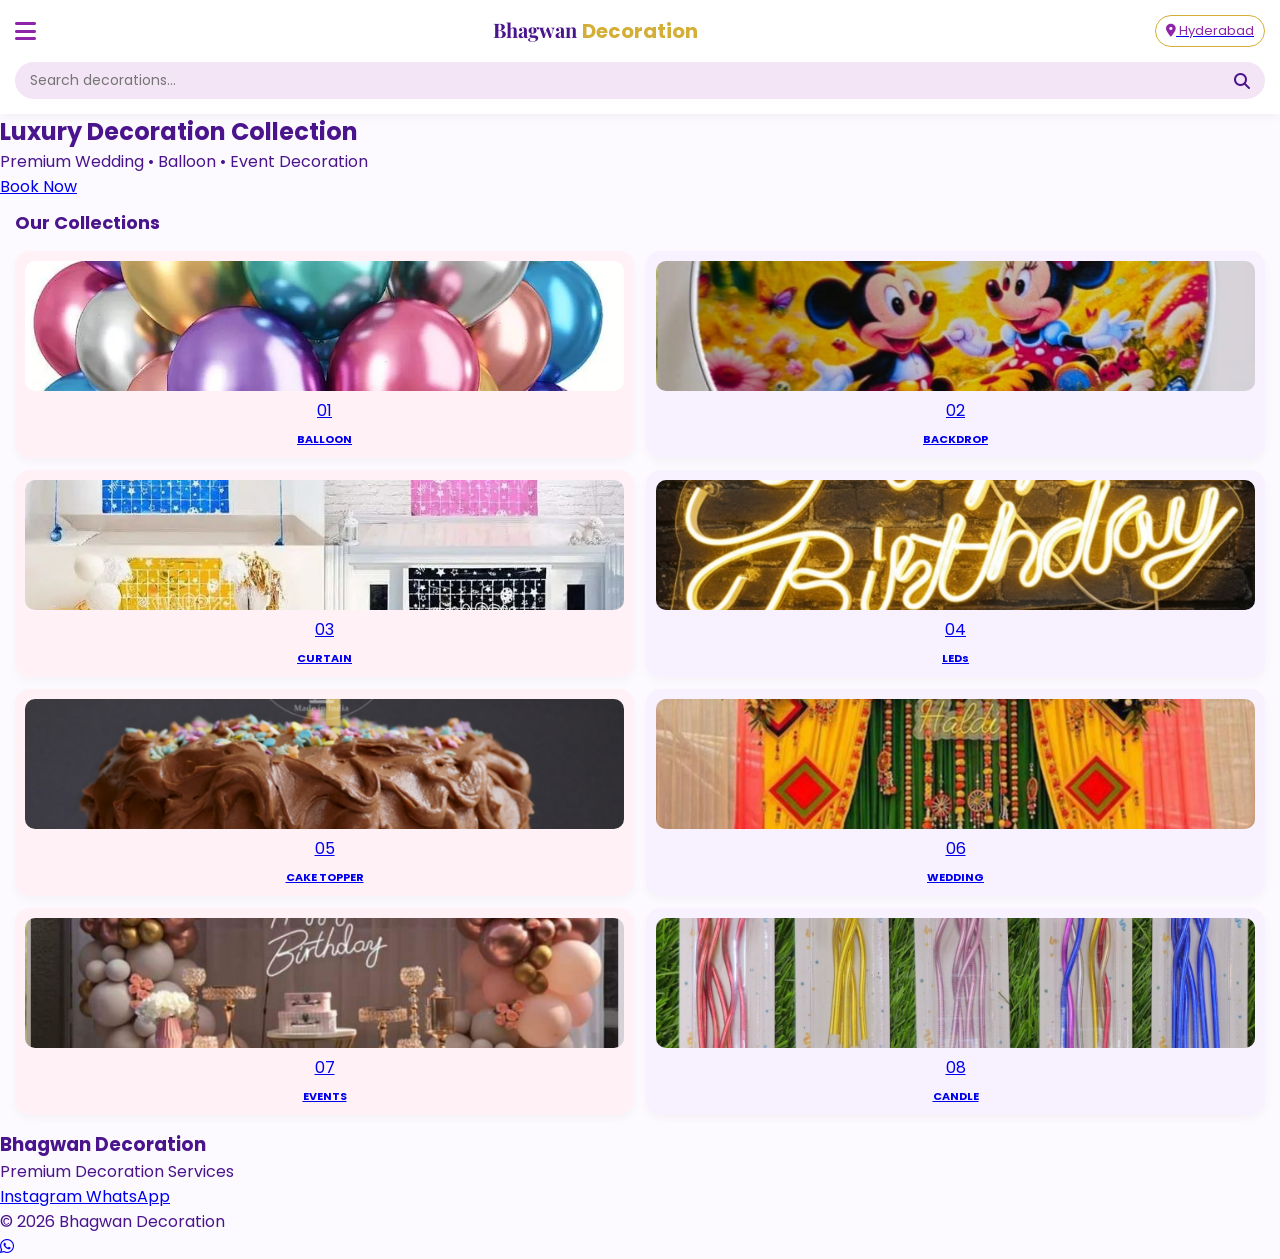
==== commit 4d7b46f4: "Revise header, sidebar, and footer for updates Updated the header, sidebar, and footer sections. Cha" ====
--- a/index.html
+++ b/index.html
@@ -1,100 +1,352 @@
 <!DOCTYPE html>
 <html lang="en">
+
 <head>
-    <meta charset="UTF-8">
-    <meta name="viewport" content="width=device-width, initial-scale=1.0">
-    <title>Bhagwan Decoration | Home</title>
-    <link href="https://fonts.googleapis.com/css2?family=Playfair+Display:wght@700&family=Poppins:wght@300;400;600&display=swap" rel="stylesheet">
-    <link rel="stylesheet" href="https://cdnjs.cloudflare.com/ajax/libs/font-awesome/6.0.0/css/all.min.css">
-    <link rel="stylesheet" href="style.css">
+<meta charset="UTF-8">
+<meta name="viewport" content="width=device-width, initial-scale=1.0">
+
+<title>Bhagwan Decoration | Luxury Collection</title>
+
+<link href="https://fonts.googleapis.com/css2?family=Playfair+Display:wght@700&family=Poppins:wght@300;400;500;600;700&display=swap" rel="stylesheet">
+
+<link rel="stylesheet"
+href="https://cdnjs.cloudflare.com/ajax/libs/font-awesome/6.5.1/css/all.min.css">
+
+<link rel="stylesheet" href="style.css">
+
 </head>
+
 <body>
 
-    <header>
-        <div class="top-bar">
-            <i class="fas fa-bars menu-icon" onclick="openNav()"></i>
-            <div class="logo">
-                <span class="brand">Bhagwan <span class="gold-text">Decoration</span></span>
-            </div>
-            <a href="https://www.google.com/maps?q=Hyderabad" target="_blank" style="text-decoration: none;">
-                <div class="location-box"><i class="fas fa-map-marker-alt"></i> Hyderabad</div>
-            </a>
-        </div>
-        <div class="search-box">
-            <input type="text" placeholder="Search products...">
-            <i class="fas fa-search"></i>
-        </div>
-    </header>
-
-    <div id="mySidebar" class="sidebar">
-        <div class="sidebar-header">
-            <span class="brand" style="color: #4a148c;">Menu</span>
-            <i class="fas fa-times menu-icon" onclick="closeNav()"></i>
-        </div>
-        <div class="sidebar-links">
-            <a href="index.html"><i class="fas fa-home"></i> HOME</a>
-            <a href="hanging.html"><i class="fas fa-certificate"></i> Hanging</a>
-            <a href="flag.html"><i class="fas fa-flag"></i> FLAG</a>
-            <a href="rangoli.html"><i class="fas fa-palette"></i> RANGOLI</a>
-            <a href="toran.html"><i class="fas fa-archway"></i> TORAN</a>
-            <a href="mala.html"><i class="fas fa-spa"></i> MALA</a>
-            <hr class="gold-line">
-            <div class="contact-section">
-                <h5 class="contact-title">CONTACT US</h5>
-                <a href="https://wa.me/917893256225?text=Hello!%20I%20want%20to%20inquire%20about%20decoration%20services." class="contact-item">
-                    <i class="fab fa-whatsapp" style="color: #25D366;"></i> +91 7893256225
-                </a>
-                <a href="https://instagram.com/bd_hyderabad" target="_blank" class="contact-item">
-                    <i class="fab fa-instagram"></i> bd_hyderabad
-                </a>
-            </div>
-        </div>
-    </div>
-    <div id="overlay" class="overlay" onclick="closeNav()"></div>
-
-    <main>
-        <div class="promo-banner">
-            <p>Premium decor for your celestial moments</p>
-        </div>
-
-        <h2 class="section-title">Our Collections</h2>
-        
-        <section class="card-grid">
-            <a href="balloon.html" class="card-link">
-                <div class="card pink-bg"><img src="images/1.jpg" class="grid-img"><h4>1 BALLOON</h4></div>
-            </a>
-
-            <a href="backdrop.html" class="card-link">
-                <div class="card purple-bg"><img src="images/3.jpg" class="grid-img"><h4>2 BACKDROP</h4></div>
-            </a>
-
-            <a href="curtain.html" class="card-link">
-                <div class="card purple-bg"><img src="images/4.jpg" class="grid-img"><h4>3 CURTAIN</h4></div>
-            </a>
-
-            <a href="leds.html" class="card-link">
-                <div class="card pink-bg"><img src="images/5.jpg" class="grid-img"><h4>4 LEDs</h4></div>
-            </a>
-
-            <a href="caketopper.html" class="card-link">
-                <div class="card pink-bg"><img src="images/6.jpg" class="grid-img"><h4>5 CAKE TOPPER</h4></div>
-            </a>
-
-            <a href="wedding.html" class="card-link">
-                <div class="card purple-bg"><img src="images/7.jpg" class="grid-img"><h4>6 WEDDING</h4></div>
-            </a>
-
-            <a href="events.html" class="card-link">
-                <div class="card purple-bg"><img src="images/8.jpg" class="grid-img"><h4>7 EVENTS</h4></div>
-            </a>
-
-            <a href="candle.html" class="card-link">
-                <div class="card pink-bg"><img src="images/2.jpg" class="grid-img"><h4>8 CANDLE</h4></div>
-            </a>
-        </section>
-    </main>
-
-    <script src="script.js"></script>
+<!-- HEADER -->
+
+<header>
+
+<div class="top-bar">
+
+<i class="fas fa-bars menu-icon" onclick="openNav()"></i>
+
+<div class="logo">
+<span class="brand">
+Bhagwan <span class="gold-text">Decoration</span>
+</span>
+</div>
+
+<a href="https://www.google.com/maps?q=Hyderabad"
+target="_blank"
+class="location-link">
+
+<div class="location-box">
+<i class="fas fa-map-marker-alt"></i>
+Hyderabad
+</div>
+
+</a>
+
+</div>
+
+<div class="search-box">
+
+<input
+type="text"
+id="searchInput"
+placeholder="Search decorations...">
+
+<i class="fas fa-search"></i>
+
+</div>
+
+</header>
+
+<!-- SIDEBAR -->
+
+<div id="mySidebar" class="sidebar">
+
+<div class="sidebar-header">
+
+<h3>Menu</h3>
+
+<i class="fas fa-times menu-icon"
+onclick="closeNav()"></i>
+
+</div>
+
+<div class="sidebar-links">
+
+<a href="index.html">
+<i class="fas fa-home"></i>
+HOME
+</a>
+
+<a href="balloon.html">
+<i class="fas fa-circle"></i>
+BALLOON
+</a>
+
+<a href="backdrop.html">
+<i class="fas fa-image"></i>
+BACKDROP
+</a>
+
+<a href="curtain.html">
+<i class="fas fa-border-all"></i>
+CURTAIN
+</a>
+
+<a href="leds.html">
+<i class="fas fa-lightbulb"></i>
+LEDs
+</a>
+
+<a href="caketopper.html">
+<i class="fas fa-birthday-cake"></i>
+CAKE TOPPER
+</a>
+
+<a href="wedding.html">
+<i class="fas fa-ring"></i>
+WEDDING
+</a>
+
+<a href="events.html">
+<i class="fas fa-calendar-star"></i>
+EVENTS
+</a>
+
+<a href="candle.html">
+<i class="fas fa-fire"></i>
+CANDLE
+</a>
+
+<hr>
+
+<div class="contact-section">
+
+<h4>CONTACT US</h4>
+
+<a
+href="https://wa.me/917893256225"
+class="contact-item">
+
+<i class="fab fa-whatsapp"></i>
++91 7893256225
+
+</a>
+
+<a
+href="https://instagram.com/bd_hyderabad"
+class="contact-item">
+
+<i class="fab fa-instagram"></i>
+bd_hyderabad
+
+</a>
+
+</div>
+
+</div>
+
+</div>
+
+<div id="overlay"
+class="overlay"
+onclick="closeNav()"></div>
+
+<!-- HERO -->
+
+<section class="hero-banner">
+
+<div class="hero-overlay">
+
+<h1>
+Luxury Decoration Collection
+</h1>
+
+<p>
+Premium Wedding • Balloon • Event Decoration
+</p>
+
+<a
+href="https://wa.me/917893256225"
+class="hero-btn">
+
+Book Now
+
+</a>
+
+</div>
+
+</section>
+
+<!-- COLLECTION -->
+
+<section>
+
+<h2 class="section-title">
+
+Our Collections
+
+</h2>
+
+<div class="card-grid">
+
+<a href="balloon.html" class="card-link">
+
+<div class="card pink-bg">
+
+<img src="images/1.jpg" class="grid-img">
+
+<div class="badge">01</div>
+
+<h4>BALLOON</h4>
+
+</div>
+
+</a>
+
+<a href="backdrop.html" class="card-link">
+
+<div class="card purple-bg">
+
+<img src="images/3.jpg" class="grid-img">
+
+<div class="badge">02</div>
+
+<h4>BACKDROP</h4>
+
+</div>
+
+</a>
+
+<a href="curtain.html" class="card-link">
+
+<div class="card pink-bg">
+
+<img src="images/4.jpg" class="grid-img">
+
+<div class="badge">03</div>
+
+<h4>CURTAIN</h4>
+
+</div>
+
+</a>
+
+<a href="leds.html" class="card-link">
+
+<div class="card purple-bg">
+
+<img src="images/5.jpg" class="grid-img">
+
+<div class="badge">04</div>
+
+<h4>LEDs</h4>
+
+</div>
+
+</a>
+
+<a href="caketopper.html" class="card-link">
+
+<div class="card pink-bg">
+
+<img src="images/6.jpg" class="grid-img">
+
+<div class="badge">05</div>
+
+<h4>CAKE TOPPER</h4>
+
+</div>
+
+</a>
+
+<a href="wedding.html" class="card-link">
+
+<div class="card purple-bg">
+
+<img src="images/7.jpg" class="grid-img">
+
+<div class="badge">06</div>
+
+<h4>WEDDING</h4>
+
+</div>
+
+</a>
+
+<a href="events.html" class="card-link">
+
+<div class="card pink-bg">
+
+<img src="images/8.jpg" class="grid-img">
+
+<div class="badge">07</div>
+
+<h4>EVENTS</h4>
+
+</div>
+
+</a>
+
+<a href="candle.html" class="card-link">
+
+<div class="card purple-bg">
+
+<img src="images/2.jpg" class="grid-img">
+
+<div class="badge">08</div>
+
+<h4>CANDLE</h4>
+
+</div>
+
+</a>
+
+</div>
+
+</section>
+
+<!-- FOOTER -->
+
+<footer class="luxury-footer">
+
+<h3>Bhagwan Decoration</h3>
+
+<p>
+Premium Decoration Services
+</p>
+
+<div class="footer-links">
+
+<a href="https://instagram.com/bd_hyderabad">
+Instagram
+</a>
+
+<a href="https://wa.me/917893256225">
+WhatsApp
+</a>
+
+</div>
+
+<p class="copyright">
+
+© 2026 Bhagwan Decoration
+
+</p>
+
+</footer>
+
+<!-- WHATSAPP -->
+
+<a
+href="https://wa.me/917893256225"
+class="whatsapp-float">
+
+<i class="fab fa-whatsapp"></i>
+
+</a>
+
+<script src="script.js"></script>
 
 </body>
 </html>
--- a/style.css
+++ b/style.css
@@ -1,168 +1,240 @@
-*{margin:0;padding:0;box-sizing:border-box;font-family:'Poppins',sans-serif}
-
-body{
-  background-color:#fcfaff;
-  color:#4a148c;
-  overflow-x:hidden;
-}
-
-/* HEADER */
-header{
-  background:white;
-  padding:15px;
-  position:sticky;
-  top:0;
-  z-index:100;
-  box-shadow:0 2px 10px rgba(0,0,0,0.05);
-}
-
-.top-bar{
-  display:flex;
-  justify-content:space-between;
-  align-items:center;
-  margin-bottom:10px;
-}
-
-.brand{
-  font-family:'Playfair Display',serif;
-  font-size:20px;
-  font-weight:700;
-}
-
-.gold-text{color:#d4af37}
-
-.menu-icon{
-  font-size:24px;
-  cursor:pointer;
-  color:#8e24aa;
-}
-
-.location-box{
-  font-size:13px;
-  color:#8e24aa;
-  border:1px solid #d4af37;
-  padding:5px 10px;
-  border-radius:20px;
-}
-
-/* SEARCH */
-.search-box{
-  background:#f3e5f5;
-  border-radius:25px;
-  padding:8px 15px;
-  display:flex;
-  align-items:center;
-}
-
-.search-box input{
-  border:none;
-  background:transparent;
-  outline:none;
-  width:100%;
-}
-
-/* SIDEBAR */
-.sidebar{
-  height:100%;
-  width:0;
-  position:fixed;
-  z-index:1000;
-  top:0;
-  left:0;
-  background:white;
-  overflow-x:hidden;
-  transition:0.4s;
-}
-
-.overlay{
-  display:none;
-  position:fixed;
-  width:100%;
-  height:100%;
-  background:rgba(0,0,0,0.4);
-  z-index:999;
-  top:0;
-  left:0;
-}
-
-/* GRID */
-.card-grid{
-  display:grid;
-  grid-template-columns:1fr 1fr;
-  gap:12px;
-  padding:15px;
-}
-
-.card{
-  position:relative;
-  overflow:hidden;
-  background:white;
-  padding:10px;
-  border-radius:15px;
-  text-align:center;
-  transition:0.4s;
-}
-
-/* ✨ HOVER LIFT */
-.card:hover{
-  transform:translateY(-8px) scale(1.03);
-  box-shadow:0 15px 30px rgba(212,175,55,0.25);
-}
-
-/* 💎 GLOW BORDER */
-.card::before{
-  content:"";
-  position:absolute;
-  inset:0;
-  border-radius:15px;
-  padding:1px;
-  background:linear-gradient(45deg,#d4af37,#8e24aa);
-  -webkit-mask:
-    linear-gradient(#fff 0 0) content-box,
-    linear-gradient(#fff 0 0);
-  -webkit-mask-composite:xor;
-  opacity:0;
-  transition:0.4s;
-}
-
-.card:hover::before{
-  opacity:1;
-}
-
-.grid-img{
-  width:100%;
-  height:130px;
-  object-fit:cover;
-  border-radius:10px;
-}
-
-/* COLORS */
-.pink-bg{background:#fff1f5}
-.purple-bg{background:#f8f1ff}
-
-/* TEXT */
-.section-title{
-  padding:10px 15px;
-  font-size:18px;
-}
-
-.promo-banner{
-  background:linear-gradient(45deg,#4a148c,#8e24aa);
-  color:white;
-  margin:15px;
-  padding:20px;
-  border-radius:15px;
-  text-align:center;
-}
-
-/* ✨ SCROLL ANIMATION */
-.reveal{
-  opacity:0;
-  transform:translateY(40px);
-  transition:0.7s ease;
-}
-
-.reveal.active{
-  opacity:1;
-  transform:translateY(0);
-}
+* {
+    margin: 0;
+    padding: 0;
+    box-sizing: border-box;
+    font-family: 'Poppins', sans-serif;
+}
+
+body {
+    background-color: #fcfaff;
+    color: #4a148c;
+    overflow-x: hidden;
+}
+
+/* Header */
+header {
+    background: white;
+    padding: 15px;
+    position: sticky;
+    top: 0;
+    z-index: 100;
+    box-shadow: 0 2px 10px rgba(0,0,0,0.05);
+}
+
+.top-bar {
+    display: flex;
+    justify-content: space-between;
+    align-items: center;
+    margin-bottom: 15px;
+}
+
+.brand {
+    font-family: 'Playfair Display', serif;
+    font-size: 20px;
+    font-weight: 700;
+    color: #4a148c;
+}
+
+.gold-text {
+    color: #d4af37;
+}
+
+.menu-icon {
+    font-size: 24px;
+    color: #8e24aa;
+    cursor: pointer;
+}
+
+.location-box {
+    font-size: 13px;
+    color: #8e24aa;
+    border: 1px solid #d4af37;
+    padding: 5px 10px;
+    border-radius: 20px;
+}
+
+/* Search */
+.search-box {
+    background: #f3e5f5;
+    border-radius: 25px;
+    padding: 8px 15px;
+    display: flex;
+    align-items: center;
+}
+
+.search-box input {
+    border: none;
+    background: transparent;
+    outline: none;
+    width: 100%;
+    font-size: 14px;
+}
+
+/* Sidebar */
+.sidebar {
+    height: 100%;
+    width: 0;
+    position: fixed;
+    z-index: 1000;
+    top: 0;
+    left: 0;
+    background: white;
+    overflow-x: hidden;
+    overflow-y: auto;
+    transition: 0.4s;
+    box-shadow: 5px 0 15px rgba(0,0,0,0.1);
+}
+
+.sidebar-header {
+    background: #f8bbd0;
+    padding: 25px 20px;
+    display: flex;
+    justify-content: space-between;
+}
+
+.sidebar-links a {
+    padding: 16px 25px;
+    display: flex;
+    text-decoration: none;
+    color: #4a148c;
+    font-size: 14px;
+    font-weight: 600;
+    border-bottom: 1px solid #fce4ec;
+}
+
+.overlay {
+    display: none;
+    position: fixed;
+    width: 100%;
+    height: 100%;
+    background: rgba(0,0,0,0.4);
+    z-index: 999;
+}
+
+/* Grid */
+.card-grid {
+    display: grid;
+    grid-template-columns: 1fr 1fr;
+    gap: 12px;
+    padding: 15px;
+}
+
+.card {
+    position: relative;
+    overflow: hidden;
+    background: white;
+    padding: 10px;
+    border-radius: 15px;
+    text-align: center;
+    box-shadow: 0 4px 10px rgba(0,0,0,0.03);
+    transition: transform 0.2s ease, box-shadow 0.2s ease;
+}
+
+.grid-img {
+    width: 100%;
+    height: 130px;
+    object-fit: cover;
+    border-radius: 10px;
+}
+
+.pink-bg {
+    background-color: #fff1f5;
+}
+
+.purple-bg {
+    background-color: #f8f1ff;
+}
+
+h4 {
+    font-size: 11px;
+    margin-top: 8px;
+}
+
+.section-title {
+    padding: 10px 15px 0;
+    font-size: 18px;
+}
+
+.promo-banner {
+    background: linear-gradient(45deg, #4a148c, #8e24aa);
+    color: white;
+    margin: 15px;
+    padding: 20px;
+    border-radius: 15px;
+    text-align: center;
+}
+
+/* Modal */
+.modal {
+    display: none;
+    position: fixed;
+    z-index: 2000;
+    width: 100%;
+    height: 100%;
+    background: rgba(0,0,0,0.9);
+    align-items: center;
+    justify-content: center;
+}
+
+.modal-content {
+    max-width: 90%;
+    max-height: 80%;
+    border-radius: 10px;
+}
+
+/* ✨ Sparkle */
+.sparkle {
+    position: absolute;
+    width: 8px;
+    height: 8px;
+    background: #d4af37;
+    border-radius: 50%;
+    pointer-events: none;
+    animation: sparkle-animation 0.8s ease-out forwards;
+}
+
+@keyframes sparkle-animation {
+    0% {
+        transform: scale(1);
+        opacity: 1;
+    }
+    100% {
+        transform: scale(0) translate(
+            calc(-30px + 60px * var(--x)),
+            calc(-30px + 60px * var(--y))
+        );
+        opacity: 0;
+    }
+}
+
+/* ✨ Golden Glow */
+.glow-active {
+    box-shadow:
+        0 0 10px rgba(212, 175, 55, 0.6),
+        0 0 20px rgba(212, 175, 55, 0.5),
+        0 0 30px rgba(212, 175, 55, 0.4);
+    transform: scale(0.97);
+}
+
+/* ✨ Glitter Trail */
+.glitter {
+    position: fixed;
+    width: 6px;
+    height: 6px;
+    background: radial-gradient(circle, #ffffff, #d4af37);
+    border-radius: 50%;
+    pointer-events: none;
+    z-index: 9999;
+    animation: glitter-fade 0.6s ease-out forwards;
+}
+
+@keyframes glitter-fade {
+    0% {
+        transform: scale(1);
+        opacity: 1;
+    }
+    100% {
+        transform: scale(0.5) translateY(-10px);
+        opacity: 0;
+    }
+}
